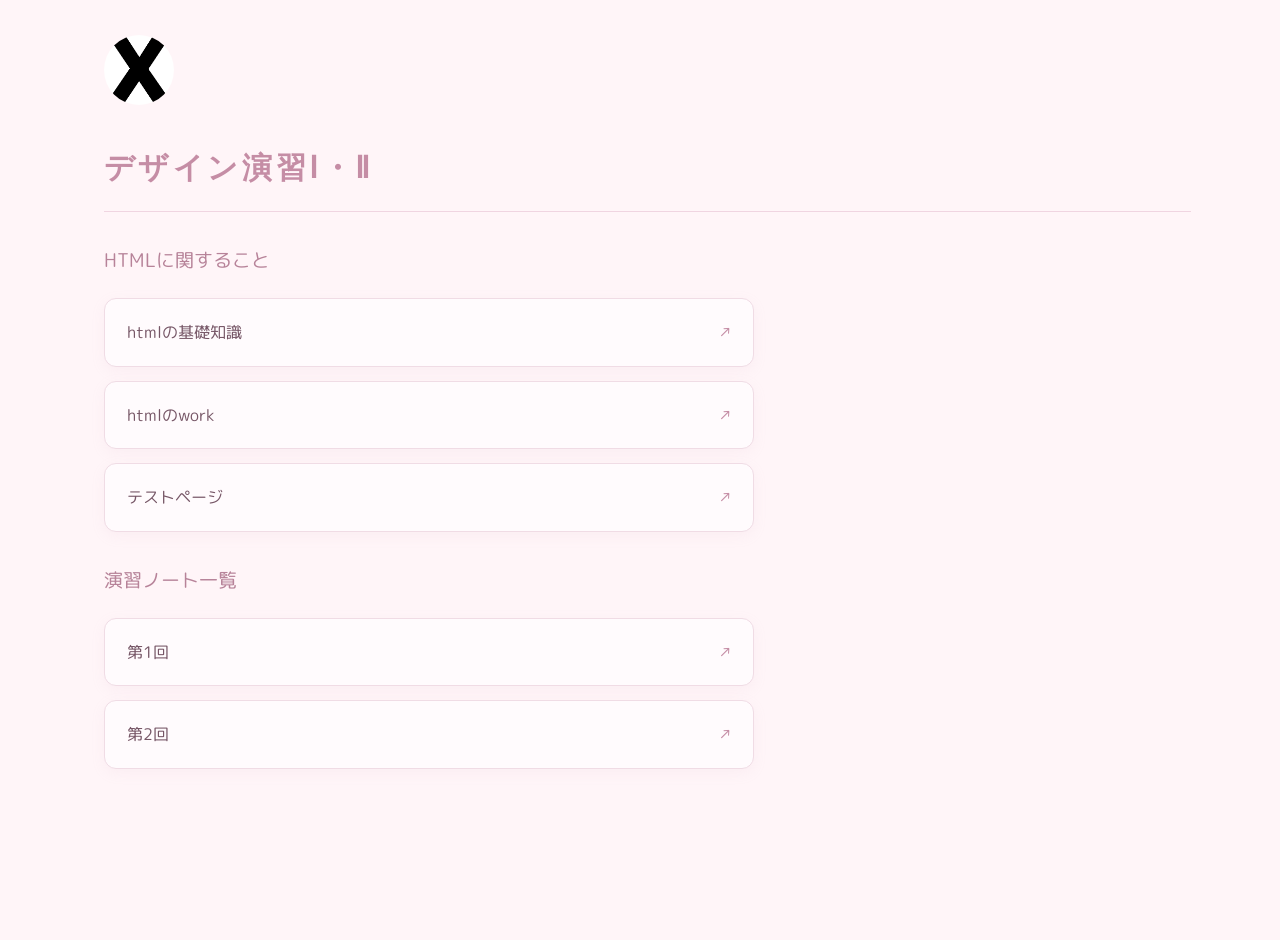
==== de12/index.html @ 96bf8ac4 "de12home変更" ====
<!DOCTYPE html>
<html lang="jp">
<head>
    <meta charset="UTF-8">
    <title>XBP_HPsample</title>
    <link rel="stylesheet" href="./css/style.css">
    <link rel="shortcut icon" href="./images/xbp.ico">
    <link rel="stylesheet" href="./css/de12home.css">
    
</head>
<body>
    <logotohome>
    <a href="../index.html"><img src="./images/0_XBlogo.png" alt=""></a>
    </logotohome>
    <h1>デザイン演習Ⅰ・Ⅱ</h1>
        <h2>HTMLに関すること</h2>
        <ol>
            <li><a href="./hp1.html" target="_blank">htmlの基礎知識</a></li>
            <li><a href="./hp2.html" target="_blank">htmlのwork</a></li>
            <li><a href="./test.html" target="_blank">テストページ</a></li>
        </ol>
        <h2>演習ノート一覧</h2>
        <ol>
             <li><a href="./１.html" target="_blank">第1回</a></li>
             <li><a href="./2.html" target="_blank">第2回</a></li>
        </ol>
        
                



    
<br>
<br>


</body>
</html>
---- de12/css/style.css ----
@charset "utf-8";
/* 冒頭でimport */
@import url('https://fonts.googleapis.com/css?family=Raleway:700&display=swap');
@import url('https://fonts.googleapis.com/css?family=M+PLUS+Rounded+1c:400,700&display=swap&subset=japanese');
/* フォントを指定したいところで */

logo img{
    border-radius: 50%;
    width: 150px;
    height: 150px;
    object-fit: cover; /* 画像のトリミング */
}

logotohome img{
    border-radius: 70%;
    width: 70px;
    height: 70px;
    object-fit: cover; /* 画像のトリミング */
}



/* ========== common ========== */
html, body {
	font-size: 16px;
	font-family: sans-serif;
	color: #393939;
    margin-left: 15px;
    margin-bottom: 40px;
	background: #f5f5f5;
}
h1{
    text-indent: 0em;
}
h2{
    margin-left: 0em;
    margin-top: 1em;
}
h3{
    margin-left: 0em;
}
div{
    margin-top: 1em;
    margin-left: 1em;
}
p{
    margin-left: 1em;
}
span.blackback{
    text-indent: 3em;
    background: #393939;
    color: #f5f5f5;
}
---- de12/css/de12home.css ----
/* ===== おしゃれなポートフォリオデザイン ===== */

html {
    scroll-behavior: smooth;
}

body {
    margin: 0;
    padding: 35px 7%;
    background: #faf7f2;
    color: #5d5148;
    font-family: "M PLUS Rounded 1c", sans-serif;
    line-height: 1.9;
}

/* ロゴ */
logotohome {
    display: block;
    margin-bottom: 25px;
}

logotohome img {
    transition: 0.3s;
}

logotohome img:hover {
    transform: rotate(-5deg) scale(1.08);
}

/* メインタイトル */
h1 {
    font-family: "Raleway", sans-serif;
    font-size: 30px;
    letter-spacing: 0.12em;
    color: #a78577;
    margin: 15px 0 5px;
    padding-bottom: 15px;
    border-bottom: 1px solid #e6d7cb;
}

/* サブタイトル */
h2 {
    font-size: 19px;
    font-weight: normal;
    color: #907568;
    margin: 30px 0 20px;
}

/* 課題一覧 */
ol {
    list-style: none;
    padding: 0;
    margin: 20px 0;
    max-width: 650px;
    counter-reset: project;
}

ol li {
    counter-increment: project;
    margin: 14px 0;
}

/* リンクをカード風に */
ol li a {
    display: block;
    position: relative;
    padding: 18px 48px 18px 22px;
    background: #fffdf9;
    border: 1px solid #eaded3;
    border-radius: 12px;
    color: #705c50;
    text-decoration: none;
    box-shadow: 0 3px 10px #7d62500a;
    transition: all 0.25s ease;
}

/* カード右側の矢印 */
ol li a::after {
    content: "↗";
    position: absolute;
    right: 20px;
    color: #b99587;
    transition: transform 0.25s;
}

/* マウスを乗せたとき */
ol li a:hover {
    background: #f1e4de;
    border-color: #d9bdb2;
    transform: translateY(-3px);
    box-shadow: 0 8px 18px #7d625015;
}

ol li a:hover::after {
    transform: translate(3px, -3px);
}

/* スマホ対応 */
@media (max-width: 600px) {
    body {
        padding: 25px 6%;
    }

    h1 {
        font-size: 42px;
    }

    ol li a {
        padding: 15px 40px 15px 16px;
    }
}

/* ページの高さを画面いっぱいにする */
html {
    min-height: 100%;
    background-color: #faf7f2;
}

body {
    min-height: 100vh;
    box-sizing: border-box;
    background-color: #faf7f2;
}

/* ===== パステルピンクに色だけ変更 ===== */

html,
body {
    background-color: #FFF5F8;
    color: #6F5360;
}

/* XBPのタイトル */
h1 {
    color: #C58DA5;
    border-bottom-color: #F0D5E1;
}

/* ポートフォリオ一覧の見出し */
h2 {
    color: #B78399;
}

/* リンクのカード */
ol li a {
    background-color: #FFFBFD;
    border-color: #F0DCE5;
    color: #765666;
    box-shadow: 0 4px 14px #D9A9BD18;
}

/* カーソルを合わせたとき */
ol li a:hover {
    background-color: #FCE8F0;
    border-color: #E8BED0;
    box-shadow: 0 8px 20px #D9A9BD30;
}

/* カード右側の矢印 */
ol li a::after {
    color: #C58DA5;
}

/* 下の飾り文字を使っている場合 */
body::after {
    color: #C58DA5;
    border-top-color: #F0DCE5;
}
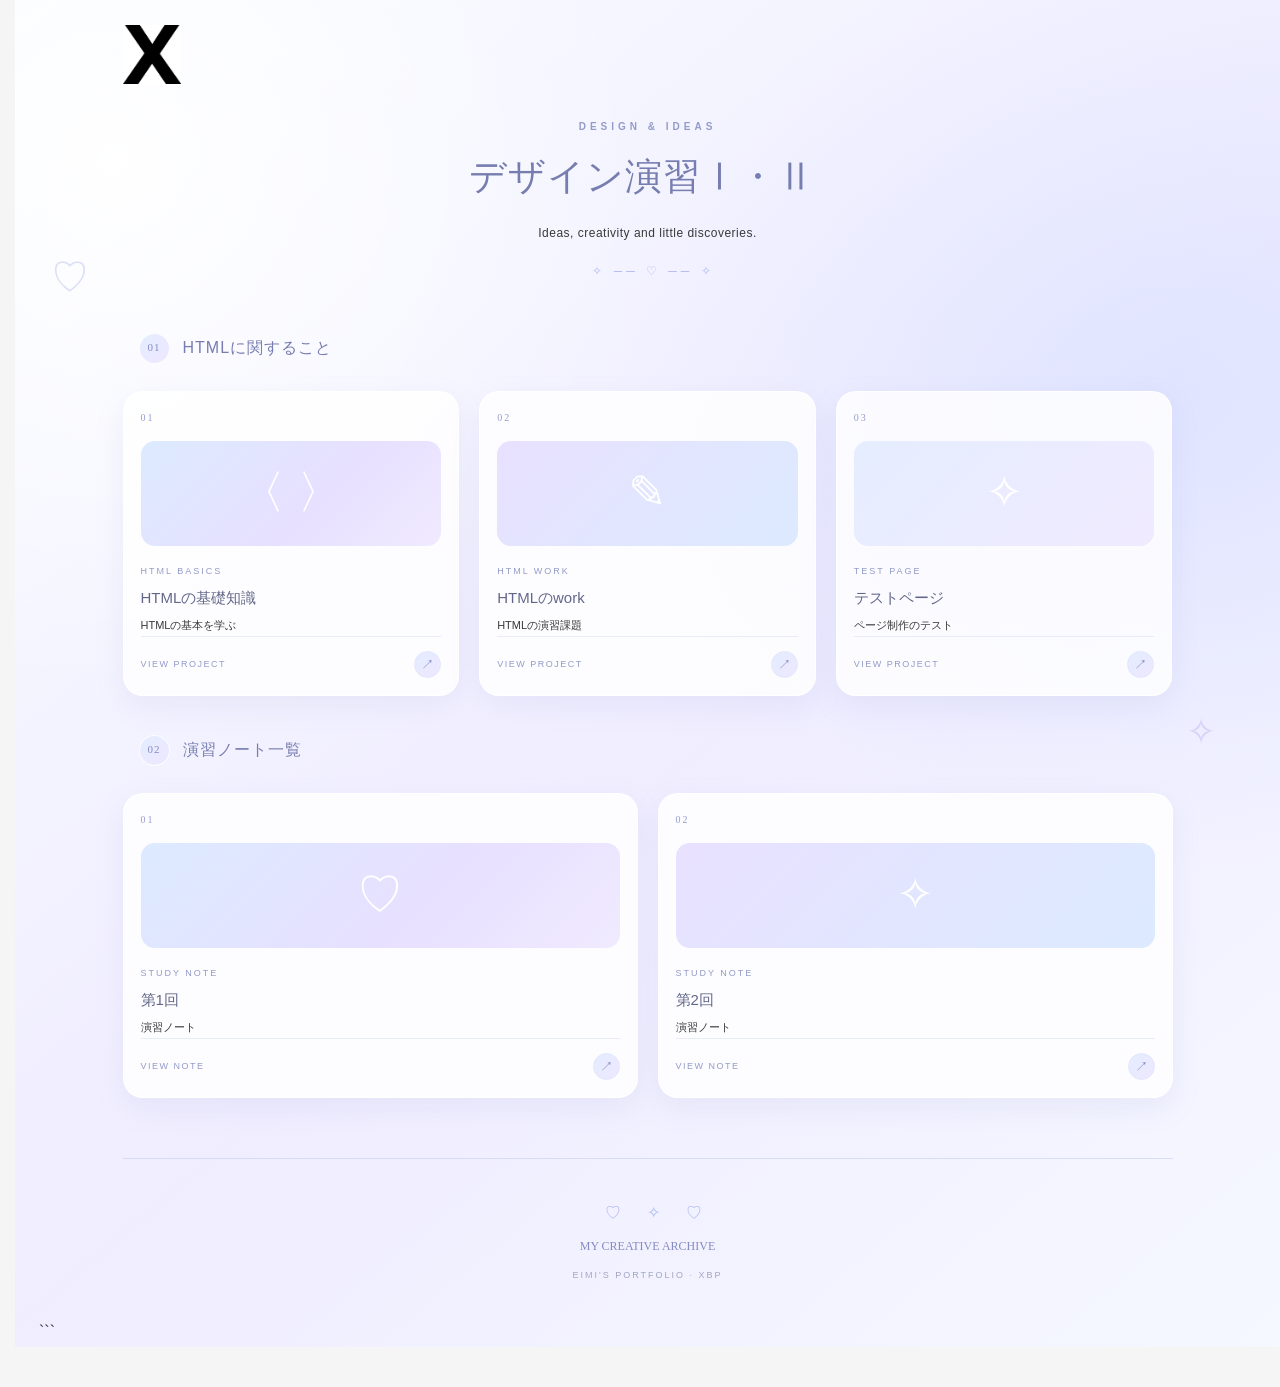
==== commit a55720d1: "de12homecsspurplr" ====
--- a/de12/index.html
+++ b/de12/index.html
@@ -1,38 +1,137 @@
+
 <!DOCTYPE html>
-<html lang="jp">
+<html lang="ja">
 <head>
     <meta charset="UTF-8">
-    <title>XBP_HPsample</title>
+    <meta name="viewport" content="width=device-width, initial-scale=1.0">
+
+    <title>デザイン演習Ⅰ・Ⅱ | Eimi's Portfolio</title>
+
+    <link rel="shortcut icon" href="./images/xbp.ico">
     <link rel="stylesheet" href="./css/style.css">
-    <link rel="shortcut icon" href="./images/xbp.ico">
-    <link rel="stylesheet" href="./css/de12home.css">
-    
+    <link rel="stylesheet" href="./css/home-girly.css">
 </head>
+
 <body>
-    <logotohome>
-    <a href="../index.html"><img src="./images/0_XBlogo.png" alt=""></a>
-    </logotohome>
-    <h1>デザイン演習Ⅰ・Ⅱ</h1>
-        <h2>HTMLに関すること</h2>
-        <ol>
-            <li><a href="./hp1.html" target="_blank">htmlの基礎知識</a></li>
-            <li><a href="./hp2.html" target="_blank">htmlのwork</a></li>
-            <li><a href="./test.html" target="_blank">テストページ</a></li>
-        </ol>
-        <h2>演習ノート一覧</h2>
-        <ol>
-             <li><a href="./１.html" target="_blank">第1回</a></li>
-             <li><a href="./2.html" target="_blank">第2回</a></li>
-        </ol>
-        
-                
 
+    <!-- ロゴ -->
+    <header class="site-header">
+        <a class="home-logo" href="../index.html" aria-label="ホームへ戻る">
+            <img src="./images/0_XBlogo.png" alt="XBPロゴ">
+        </a>
+    </header>
 
+    <main class="portfolio">
 
-    
-<br>
-<br>
+        <!-- ページタイトル -->
+        <section class="page-intro">
+            <p class="eyebrow">DESIGN & IDEAS</p>
+            <h1>デザイン演習Ⅰ・Ⅱ <span class="title-heart"></span></h1>
+            <p class="intro-text">
+                Ideas, creativity and little discoveries.
+            </p>
+            <div class="sparkle-divider">✧ ── ♡ ── ✧</div>
+        </section>
 
+        <!-- HTMLに関すること -->
+        <section class="work-section">
+            <div class="section-heading">
+                <span class="section-number">01</span>
+                <h2>HTMLに関すること</h2>
+            </div>
+
+            <ol class="card-grid">
+                <li class="work-card">
+                    <a href="./hp1.html" target="_blank" rel="noopener noreferrer">
+                        <span class="card-number">01</span>
+                        <span class="card-icon">〈 〉</span>
+                        <span class="card-category">HTML BASICS</span>
+                        <span class="card-title">HTMLの基礎知識</span>
+                        <span class="card-description">HTMLの基本を学ぶ</span>
+                        <span class="card-footer">
+                            <span>VIEW PROJECT</span>
+                            <span class="card-arrow">↗</span>
+                        </span>
+                    </a>
+                </li>
+
+                <li class="work-card">
+                    <a href="./hp2.html" target="_blank" rel="noopener noreferrer">
+                        <span class="card-number">02</span>
+                        <span class="card-icon">✎</span>
+                        <span class="card-category">HTML WORK</span>
+                        <span class="card-title">HTMLのwork</span>
+                        <span class="card-description">HTMLの演習課題</span>
+                        <span class="card-footer">
+                            <span>VIEW PROJECT</span>
+                            <span class="card-arrow">↗</span>
+                        </span>
+                    </a>
+                </li>
+
+                <li class="work-card">
+                    <a href="./test.html" target="_blank" rel="noopener noreferrer">
+                        <span class="card-number">03</span>
+                        <span class="card-icon">✧</span>
+                        <span class="card-category">TEST PAGE</span>
+                        <span class="card-title">テストページ</span>
+                        <span class="card-description">ページ制作のテスト</span>
+                        <span class="card-footer">
+                            <span>VIEW PROJECT</span>
+                            <span class="card-arrow">↗</span>
+                        </span>
+                    </a>
+                </li>
+            </ol>
+        </section>
+
+        <!-- 演習ノート一覧 -->
+        <section class="work-section notes-section">
+            <div class="section-heading">
+                <span class="section-number">02</span>
+                <h2>演習ノート一覧</h2>
+            </div>
+
+            <ol class="card-grid notes-grid">
+                <li class="work-card">
+                    <a href="./１.html" target="_blank" rel="noopener noreferrer">
+                        <span class="card-number">01</span>
+                        <span class="card-icon">♡</span>
+                        <span class="card-category">STUDY NOTE</span>
+                        <span class="card-title">第1回</span>
+                        <span class="card-description">演習ノート</span>
+                        <span class="card-footer">
+                            <span>VIEW NOTE</span>
+                            <span class="card-arrow">↗</span>
+                        </span>
+                    </a>
+                </li>
+
+                <li class="work-card">
+                    <a href="./2.html" target="_blank" rel="noopener noreferrer">
+                        <span class="card-number">02</span>
+                        <span class="card-icon">✧</span>
+                        <span class="card-category">STUDY NOTE</span>
+                        <span class="card-title">第2回</span>
+                        <span class="card-description">演習ノート</span>
+                        <span class="card-footer">
+                            <span>VIEW NOTE</span>
+                            <span class="card-arrow">↗</span>
+                        </span>
+                    </a>
+                </li>
+            </ol>
+        </section>
+
+        <!-- フッター -->
+        <footer class="site-footer">
+            <div class="footer-decoration">♡　✧　♡</div>
+            <p>MY CREATIVE ARCHIVE</p>
+            <span>EIMI'S PORTFOLIO · XBP</span>
+        </footer>
+
+    </main>
 
 </body>
 </html>
+```
--- a/de12/css/home-girly.css
+++ b/de12/css/home-girly.css
@@ -0,0 +1,533 @@
+```css
+/* ==========================================
+   KOREAN PINK × GIRLY
+   Soft, dreamy & animated portfolio
+========================================== */
+
+:root {
+    --blue: #dceaff;
+    --blue-light: #f0f6ff;
+    --lavender: #e8e1ff;
+    --lavender-dark: #aab8ed;
+    --text: #626789;
+    --muted: #9298b8;
+    --line: #e4e8f8;
+    --white: #ffffff;
+}
+
+/* 基本設定 */
+* {
+    box-sizing: border-box;
+}
+
+html {
+    min-height: 100%;
+    scroll-behavior: smooth;
+}
+
+body {
+    min-height: 100vh;
+    margin: 0;
+    padding: 25px 24px 0;
+    color: var(--text);
+    font-family: "Hiragino Kaku Gothic ProN", "Yu Gothic", sans-serif;
+    line-height: 1.8;
+    background:
+        radial-gradient(ellipse at 8% 12%, rgba(255,255,255,.95), transparent 32%),
+        radial-gradient(ellipse at 92% 30%, rgba(210,220,255,.55), transparent 35%),
+        linear-gradient(140deg, #f8fbff, #f0edff 55%, #f5f8ff);
+    overflow-x: hidden;
+}
+
+/* 背景の飾り */
+body::before,
+body::after {
+    position: fixed;
+    z-index: 0;
+    pointer-events: none;
+    color: rgba(157,170,225,.35);
+    animation: floatSoft 6s ease-in-out infinite;
+}
+
+body::before {
+    content: "♡";
+    top: 27%;
+    left: 4%;
+    font-size: 38px;
+}
+
+body::after {
+    content: "✧";
+    right: 5%;
+    bottom: 15%;
+    color: rgba(190,181,238,.48);
+    font-size: 36px;
+    animation-delay: -3s;
+}
+
+/* ヘッダー・ロゴ */
+.site-header {
+    position: relative;
+    z-index: 1;
+    width: min(100%, 1050px);
+    margin: 0 auto;
+}
+
+.home-logo {
+    display: inline-flex;
+    align-items: center;
+}
+
+.home-logo img {
+    display: block;
+    width: 58px;
+    height: auto;
+    transition: transform .3s ease, filter .3s ease;
+}
+
+.home-logo:hover img {
+    transform: rotate(-6deg) scale(1.05);
+    filter: drop-shadow(0 5px 8px rgba(170,184,237,.4));
+}
+
+/* ページ全体 */
+.portfolio {
+    position: relative;
+    z-index: 1;
+    width: min(100%, 1050px);
+    margin: 0 auto;
+}
+
+/* タイトル */
+.page-intro {
+    padding: 24px 0 34px;
+    text-align: center;
+    animation: fadeUp .8s ease both;
+}
+
+.eyebrow {
+    margin: 0 0 8px;
+    color: #939bc9;
+    font-size: 10px;
+    font-weight: 600;
+    letter-spacing: 4px;
+}
+
+h1 {
+    margin: 0;
+    color: #777eaf;
+    font-family: Georgia, "Yu Mincho", serif;
+    font-size: clamp(27px, 4vw, 37px);
+    font-weight: normal;
+    letter-spacing: 1px;
+}
+
+.title-heart {
+    display: inline-block;
+    color: #aab8ed;
+    animation: heartFloat 3s ease-in-out infinite;
+}
+
+.intro-text {
+    margin: 12px 0 0;
+    color: var(--muted);
+    font-size: 12px;
+    letter-spacing: .5px;
+}
+
+.sparkle-divider {
+    margin-top: 17px;
+    color: #aab8ed;
+    font-size: 12px;
+    letter-spacing: 4px;
+}
+
+/* セクション */
+.work-section {
+    margin-top: 12px;
+}
+
+.section-heading {
+    display: flex;
+    align-items: center;
+    gap: 13px;
+    margin-bottom: 17px;
+    padding-bottom: 10px;
+    border-bottom: 1px solid var(--line);
+}
+
+.section-number {
+    display: inline-flex;
+    align-items: center;
+    justify-content: center;
+    width: 31px;
+    height: 31px;
+    flex: 0 0 31px;
+    color: #858bc4;
+    font-family: Georgia, serif;
+    font-size: 11px;
+    letter-spacing: 1px;
+    background: linear-gradient(135deg, #e4edff, #eee7ff);
+    border: 1px solid rgba(255,255,255,.9);
+    border-radius: 50%;
+}
+
+h2 {
+    margin: 0;
+    color: #777eaf;
+    font-size: 16px;
+    font-weight: 500;
+    letter-spacing: 1px;
+}
+
+/* カード一覧 */
+.card-grid {
+    display: grid;
+    grid-template-columns: repeat(3, minmax(0, 1fr));
+    gap: 20px;
+    margin: 0;
+    padding: 0;
+    list-style: none;
+}
+
+/* カード */
+.work-card {
+    min-width: 0;
+    margin: 0;
+    padding: 0;
+    animation: cardAppear .7s ease both;
+}
+
+.work-card:nth-child(2) {
+    animation-delay: .1s;
+}
+
+.work-card:nth-child(3) {
+    animation-delay: .2s;
+}
+
+.work-card a {
+    position: relative;
+    display: flex;
+    flex-direction: column;
+    min-height: 270px;
+    height: 100%;
+    padding: 17px;
+    color: var(--text);
+    text-decoration: none;
+    background: rgba(255,255,255,.82);
+    border: 1px solid rgba(255,255,255,.98);
+    border-radius: 20px;
+    box-shadow: 0 10px 28px rgba(143,157,208,.13);
+    transition:
+        transform .3s ease,
+        box-shadow .3s ease,
+        border-color .3s ease;
+    overflow: hidden;
+}
+
+/* 卡片上方的编号 */
+.card-number {
+    align-self: flex-start;
+    color: #969dcc;
+    font-family: Georgia, serif;
+    font-size: 10px;
+    letter-spacing: 2px;
+}
+
+/* 卡片内的装饰图案 */
+.card-icon {
+    display: flex;
+    align-items: center;
+    justify-content: center;
+    min-height: 105px;
+    margin: 14px 0 17px;
+    color: #ffffff;
+    font-family: Georgia, serif;
+    font-size: 46px;
+    background: linear-gradient(135deg, #dceaff, #e7e0ff 58%, #f0eaff);
+    border-radius: 14px;
+    transition: transform .4s ease;
+}
+
+.work-card:nth-child(2) .card-icon {
+    background: linear-gradient(135deg, #e8e1ff, #dceaff);
+}
+
+.work-card:nth-child(3) .card-icon {
+    background: linear-gradient(135deg, #e5edff, #f0eaff);
+}
+
+.card-category {
+    margin-bottom: 5px;
+    color: #929ac8;
+    font-size: 9px;
+    letter-spacing: 2px;
+}
+
+.card-title {
+    color: #626789;
+    font-size: 15px;
+    font-weight: 500;
+    overflow-wrap: anywhere;
+}
+
+.card-description {
+    margin-top: 5px;
+    color: var(--muted);
+    font-size: 11px;
+}
+
+/* 卡片下方 */
+.card-footer {
+    display: flex;
+    align-items: center;
+    justify-content: space-between;
+    gap: 8px;
+    margin-top: auto;
+    padding-top: 14px;
+    color: #929ac8;
+    font-size: 9px;
+    letter-spacing: 1.5px;
+    border-top: 1px solid #e8ebf8;
+}
+
+.card-arrow {
+    display: inline-flex;
+    align-items: center;
+    justify-content: center;
+    width: 27px;
+    height: 27px;
+    flex: 0 0 27px;
+    color: #858bc4;
+    font-size: 13px;
+    letter-spacing: 0;
+    background: linear-gradient(135deg, #e4edff, #eee7ff);
+    border: 1px solid #e0e6fa;
+    border-radius: 50%;
+    transition: transform .3s ease, color .3s ease, background .3s ease;
+}
+
+/* マウスを乗せたとき */
+.work-card a:hover {
+    transform: translateY(-5px);
+    border-color: #ffffff;
+    box-shadow:
+        0 16px 34px rgba(143,157,208,.2),
+        0 0 18px rgba(206,215,255,.28);
+}
+
+.work-card a:hover .card-icon {
+    transform: scale(1.025);
+}
+
+.work-card a:hover .card-arrow {
+    transform: rotate(45deg);
+    color: #ffffff;
+    background: linear-gradient(135deg, #aebdec, #c2b7ef);
+}
+
+/* 演習ノート */
+.notes-section {
+    margin-top: 39px;
+}
+
+.notes-grid {
+    grid-template-columns: repeat(2, minmax(0, 1fr));
+}
+
+.notes-grid .work-card a {
+    min-height: 225px;
+}
+
+/* フッター */
+.site-footer {
+    margin-top: 60px;
+    padding: 24px 0 30px;
+    text-align: center;
+    border-top: 1px solid rgba(174,187,232,.4);
+}
+
+.footer-decoration {
+    color: #aab8ed;
+    font-size: 16px;
+    letter-spacing: 5px;
+}
+
+.site-footer p {
+    margin: 8px 0 2px;
+    color: #858bc4;
+    font-family: Georgia, serif;
+    font-size: 12px;
+}
+
+.site-footer span {
+    color: #a0a5c2;
+    font-size: 9px;
+    letter-spacing: 2px;
+}
+
+/* アニメーション */
+@keyframes fadeUp {
+    from {
+        opacity: 0;
+        transform: translateY(12px);
+    }
+    to {
+        opacity: 1;
+        transform: translateY(0);
+    }
+}
+
+@keyframes cardAppear {
+    from {
+        opacity: 0;
+        transform: translateY(14px);
+    }
+    to {
+        opacity: 1;
+        transform: translateY(0);
+    }
+}
+
+@keyframes floatSoft {
+    0%, 100% {
+        transform: translateY(0) rotate(-5deg);
+        opacity: .45;
+    }
+    50% {
+        transform: translateY(-12px) rotate(8deg);
+        opacity: .85;
+    }
+}
+
+@keyframes heartFloat {
+    0%, 100% {
+        transform: translateY(0);
+    }
+    50% {
+        transform: translateY(-4px);
+    }
+}
+
+/* タブレット */
+@media (max-width: 760px) {
+    body {
+        padding: 20px 18px 0;
+    }
+
+    .card-grid {
+        grid-template-columns: repeat(2, minmax(0, 1fr));
+        gap: 15px;
+    }
+
+    .work-card a {
+        min-height: 245px;
+        padding: 14px;
+    }
+
+    .card-icon {
+        min-height: 90px;
+        font-size: 40px;
+    }
+
+    .notes-grid .work-card a {
+        min-height: 205px;
+    }
+}
+
+/* スマートフォン */
+@media (max-width: 520px) {
+    body {
+        padding: 17px 15px 0;
+    }
+
+    .home-logo img {
+        width: 49px;
+    }
+
+    .page-intro {
+        padding: 22px 0 28px;
+    }
+
+    h1 {
+        font-size: 25px;
+    }
+
+    .intro-text {
+        font-size: 11px;
+    }
+
+    .section-heading {
+        gap: 10px;
+    }
+
+    h2 {
+        font-size: 14px;
+    }
+
+    .section-number {
+        width: 28px;
+        height: 28px;
+        flex-basis: 28px;
+    }
+
+    .card-grid,
+    .notes-grid {
+        grid-template-columns: minmax(0, 1fr);
+        gap: 12px;
+    }
+
+    .work-card a,
+    .notes-grid .work-card a {
+        min-height: 0;
+        padding: 13px;
+        border-radius: 16px;
+    }
+
+    .card-icon {
+        min-height: 78px;
+        margin: 10px 0 12px;
+        font-size: 34px;
+    }
+
+    .card-title {
+        font-size: 14px;
+    }
+
+    .card-footer {
+        margin-top: 13px;
+        padding-top: 10px;
+    }
+
+    .notes-section {
+        margin-top: 30px;
+    }
+
+    .site-footer {
+        margin-top: 40px;
+    }
+
+    body::before {
+        left: 1%;
+        font-size: 27px;
+    }
+
+    body::after {
+        right: 2%;
+        font-size: 28px;
+    }
+}
+
+/* 動きを控えたい環境への配慮 */
+@media (prefers-reduced-motion: reduce) {
+    *,
+    *::before,
+    *::after {
+        animation-duration: .01ms !important;
+        animation-iteration-count: 1 !important;
+        scroll-behavior: auto !important;
+        transition-duration: .01ms !important;
+    }
+}
+```
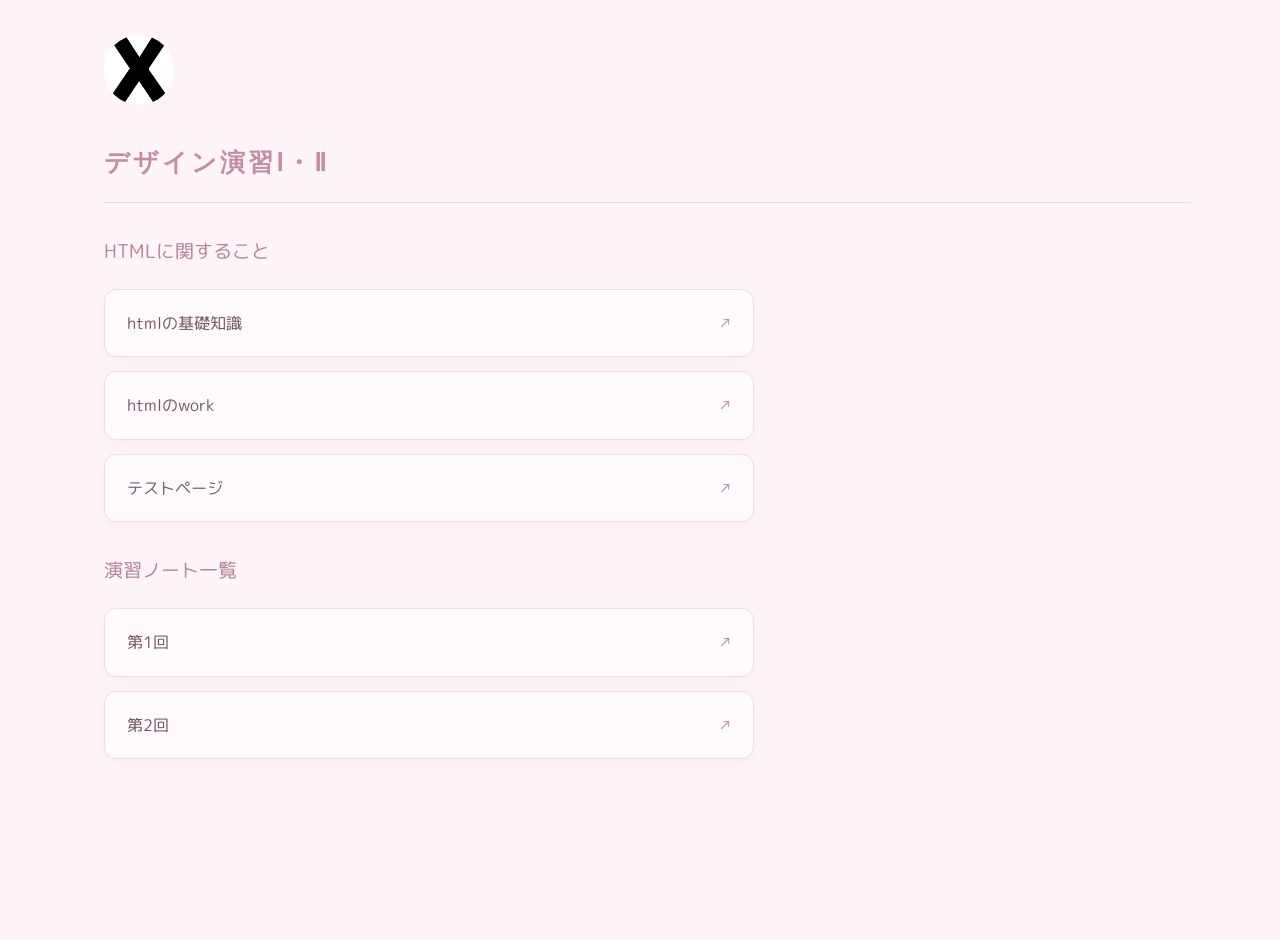
==== commit 8f9888a8: "de12return" ====
--- a/de12/index.html
+++ b/de12/index.html
@@ -1,137 +1,38 @@
-
 <!DOCTYPE html>
-<html lang="ja">
+<html lang="jp">
 <head>
     <meta charset="UTF-8">
-    <meta name="viewport" content="width=device-width, initial-scale=1.0">
+    <title>XBP_HPsample</title>
+    <link rel="stylesheet" href="./css/style.css">
+    <link rel="shortcut icon" href="./images/xbp.ico">
+    <link rel="stylesheet" href="./css/de12home.css">
+    
+</head>
+<body>
+    <logotohome>
+    <a href="../index.html"><img src="./images/0_XBlogo.png" alt=""></a>
+    </logotohome>
+    <h1>デザイン演習Ⅰ・Ⅱ</h1>
+        <h2>HTMLに関すること</h2>
+        <ol>
+            <li><a href="./hp1.html" target="_blank">htmlの基礎知識</a></li>
+            <li><a href="./hp2.html" target="_blank">htmlのwork</a></li>
+            <li><a href="./test.html" target="_blank">テストページ</a></li>
+        </ol>
+        <h2>演習ノート一覧</h2>
+        <ol>
+             <li><a href="./１.html" target="_blank">第1回</a></li>
+             <li><a href="./2.html" target="_blank">第2回</a></li>
+        </ol>
+        
+                
 
-    <title>デザイン演習Ⅰ・Ⅱ | Eimi's Portfolio</title>
 
-    <link rel="shortcut icon" href="./images/xbp.ico">
-    <link rel="stylesheet" href="./css/style.css">
-    <link rel="stylesheet" href="./css/home-girly.css">
-</head>
 
-<body>
+    
+<br>
+<br>
 
-    <!-- ロゴ -->
-    <header class="site-header">
-        <a class="home-logo" href="../index.html" aria-label="ホームへ戻る">
-            <img src="./images/0_XBlogo.png" alt="XBPロゴ">
-        </a>
-    </header>
-
-    <main class="portfolio">
-
-        <!-- ページタイトル -->
-        <section class="page-intro">
-            <p class="eyebrow">DESIGN & IDEAS</p>
-            <h1>デザイン演習Ⅰ・Ⅱ <span class="title-heart"></span></h1>
-            <p class="intro-text">
-                Ideas, creativity and little discoveries.
-            </p>
-            <div class="sparkle-divider">✧ ── ♡ ── ✧</div>
-        </section>
-
-        <!-- HTMLに関すること -->
-        <section class="work-section">
-            <div class="section-heading">
-                <span class="section-number">01</span>
-                <h2>HTMLに関すること</h2>
-            </div>
-
-            <ol class="card-grid">
-                <li class="work-card">
-                    <a href="./hp1.html" target="_blank" rel="noopener noreferrer">
-                        <span class="card-number">01</span>
-                        <span class="card-icon">〈 〉</span>
-                        <span class="card-category">HTML BASICS</span>
-                        <span class="card-title">HTMLの基礎知識</span>
-                        <span class="card-description">HTMLの基本を学ぶ</span>
-                        <span class="card-footer">
-                            <span>VIEW PROJECT</span>
-                            <span class="card-arrow">↗</span>
-                        </span>
-                    </a>
-                </li>
-
-                <li class="work-card">
-                    <a href="./hp2.html" target="_blank" rel="noopener noreferrer">
-                        <span class="card-number">02</span>
-                        <span class="card-icon">✎</span>
-                        <span class="card-category">HTML WORK</span>
-                        <span class="card-title">HTMLのwork</span>
-                        <span class="card-description">HTMLの演習課題</span>
-                        <span class="card-footer">
-                            <span>VIEW PROJECT</span>
-                            <span class="card-arrow">↗</span>
-                        </span>
-                    </a>
-                </li>
-
-                <li class="work-card">
-                    <a href="./test.html" target="_blank" rel="noopener noreferrer">
-                        <span class="card-number">03</span>
-                        <span class="card-icon">✧</span>
-                        <span class="card-category">TEST PAGE</span>
-                        <span class="card-title">テストページ</span>
-                        <span class="card-description">ページ制作のテスト</span>
-                        <span class="card-footer">
-                            <span>VIEW PROJECT</span>
-                            <span class="card-arrow">↗</span>
-                        </span>
-                    </a>
-                </li>
-            </ol>
-        </section>
-
-        <!-- 演習ノート一覧 -->
-        <section class="work-section notes-section">
-            <div class="section-heading">
-                <span class="section-number">02</span>
-                <h2>演習ノート一覧</h2>
-            </div>
-
-            <ol class="card-grid notes-grid">
-                <li class="work-card">
-                    <a href="./１.html" target="_blank" rel="noopener noreferrer">
-                        <span class="card-number">01</span>
-                        <span class="card-icon">♡</span>
-                        <span class="card-category">STUDY NOTE</span>
-                        <span class="card-title">第1回</span>
-                        <span class="card-description">演習ノート</span>
-                        <span class="card-footer">
-                            <span>VIEW NOTE</span>
-                            <span class="card-arrow">↗</span>
-                        </span>
-                    </a>
-                </li>
-
-                <li class="work-card">
-                    <a href="./2.html" target="_blank" rel="noopener noreferrer">
-                        <span class="card-number">02</span>
-                        <span class="card-icon">✧</span>
-                        <span class="card-category">STUDY NOTE</span>
-                        <span class="card-title">第2回</span>
-                        <span class="card-description">演習ノート</span>
-                        <span class="card-footer">
-                            <span>VIEW NOTE</span>
-                            <span class="card-arrow">↗</span>
-                        </span>
-                    </a>
-                </li>
-            </ol>
-        </section>
-
-        <!-- フッター -->
-        <footer class="site-footer">
-            <div class="footer-decoration">♡　✧　♡</div>
-            <p>MY CREATIVE ARCHIVE</p>
-            <span>EIMI'S PORTFOLIO · XBP</span>
-        </footer>
-
-    </main>
 
 </body>
 </html>
-```
--- a/de12/css/de12home.css
+++ b/de12/css/de12home.css
@@ -0,0 +1,168 @@
+/* ===== おしゃれなポートフォリオデザイン ===== */
+
+html {
+    scroll-behavior: smooth;
+}
+
+body {
+    margin: 0;
+    padding: 35px 7%;
+    background: #faf7f2;
+    color: #5d5148;
+    font-family: "M PLUS Rounded 1c", sans-serif;
+    line-height: 1.9;
+}
+
+/* ロゴ */
+logotohome {
+    display: block;
+    margin-bottom: 25px;
+}
+
+logotohome img {
+    transition: 0.3s;
+}
+
+logotohome img:hover {
+    transform: rotate(-5deg) scale(1.08);
+}
+
+/* メインタイトル */
+h1 {
+    font-family: "Raleway", sans-serif;
+    font-size: 25px;
+    letter-spacing: 0.12em;
+    color: #a78577;
+    margin: 15px 0 5px;
+    padding-bottom: 15px;
+    border-bottom: 1px solid #e6d7cb;
+}
+
+/* サブタイトル */
+h2 {
+    font-size: 19px;
+    font-weight: normal;
+    color: #907568;
+    margin: 30px 0 20px;
+}
+
+/* 課題一覧 */
+ol {
+    list-style: none;
+    padding: 0;
+    margin: 20px 0;
+    max-width: 650px;
+    counter-reset: project;
+}
+
+ol li {
+    counter-increment: project;
+    margin: 14px 0;
+}
+
+/* リンクをカード風に */
+ol li a {
+    display: block;
+    position: relative;
+    padding: 18px 48px 18px 22px;
+    background: #fffdf9;
+    border: 1px solid #eaded3;
+    border-radius: 12px;
+    color: #705c50;
+    text-decoration: none;
+    box-shadow: 0 3px 10px #7d62500a;
+    transition: all 0.25s ease;
+}
+
+/* カード右側の矢印 */
+ol li a::after {
+    content: "↗";
+    position: absolute;
+    right: 20px;
+    color: #b99587;
+    transition: transform 0.25s;
+}
+
+/* マウスを乗せたとき */
+ol li a:hover {
+    background: #f1e4de;
+    border-color: #d9bdb2;
+    transform: translateY(-3px);
+    box-shadow: 0 8px 18px #7d625015;
+}
+
+ol li a:hover::after {
+    transform: translate(3px, -3px);
+}
+
+/* スマホ対応 */
+@media (max-width: 600px) {
+    body {
+        padding: 25px 6%;
+    }
+
+    h1 {
+        font-size: 42px;
+    }
+
+    ol li a {
+        padding: 15px 40px 15px 16px;
+    }
+}
+
+/* ページの高さを画面いっぱいにする */
+html {
+    min-height: 100%;
+    background-color: #faf7f2;
+}
+
+body {
+    min-height: 100vh;
+    box-sizing: border-box;
+    background-color: #faf7f2;
+}
+
+/* ===== パステルピンクに色だけ変更 ===== */
+
+html,
+body {
+    background-color: #FFF5F8;
+    color: #6F5360;
+}
+
+/* XBPのタイトル */
+h1 {
+    color: #C58DA5;
+    border-bottom-color: #F0D5E1;
+}
+
+/* ポートフォリオ一覧の見出し */
+h2 {
+    color: #B78399;
+}
+
+/* リンクのカード */
+ol li a {
+    background-color: #FFFBFD;
+    border-color: #F0DCE5;
+    color: #765666;
+    box-shadow: 0 4px 14px #D9A9BD18;
+}
+
+/* カーソルを合わせたとき */
+ol li a:hover {
+    background-color: #FCE8F0;
+    border-color: #E8BED0;
+    box-shadow: 0 8px 20px #D9A9BD30;
+}
+
+/* カード右側の矢印 */
+ol li a::after {
+    color: #C58DA5;
+}
+
+/* 下の飾り文字を使っている場合 */
+body::after {
+    color: #C58DA5;
+    border-top-color: #F0DCE5;
+}
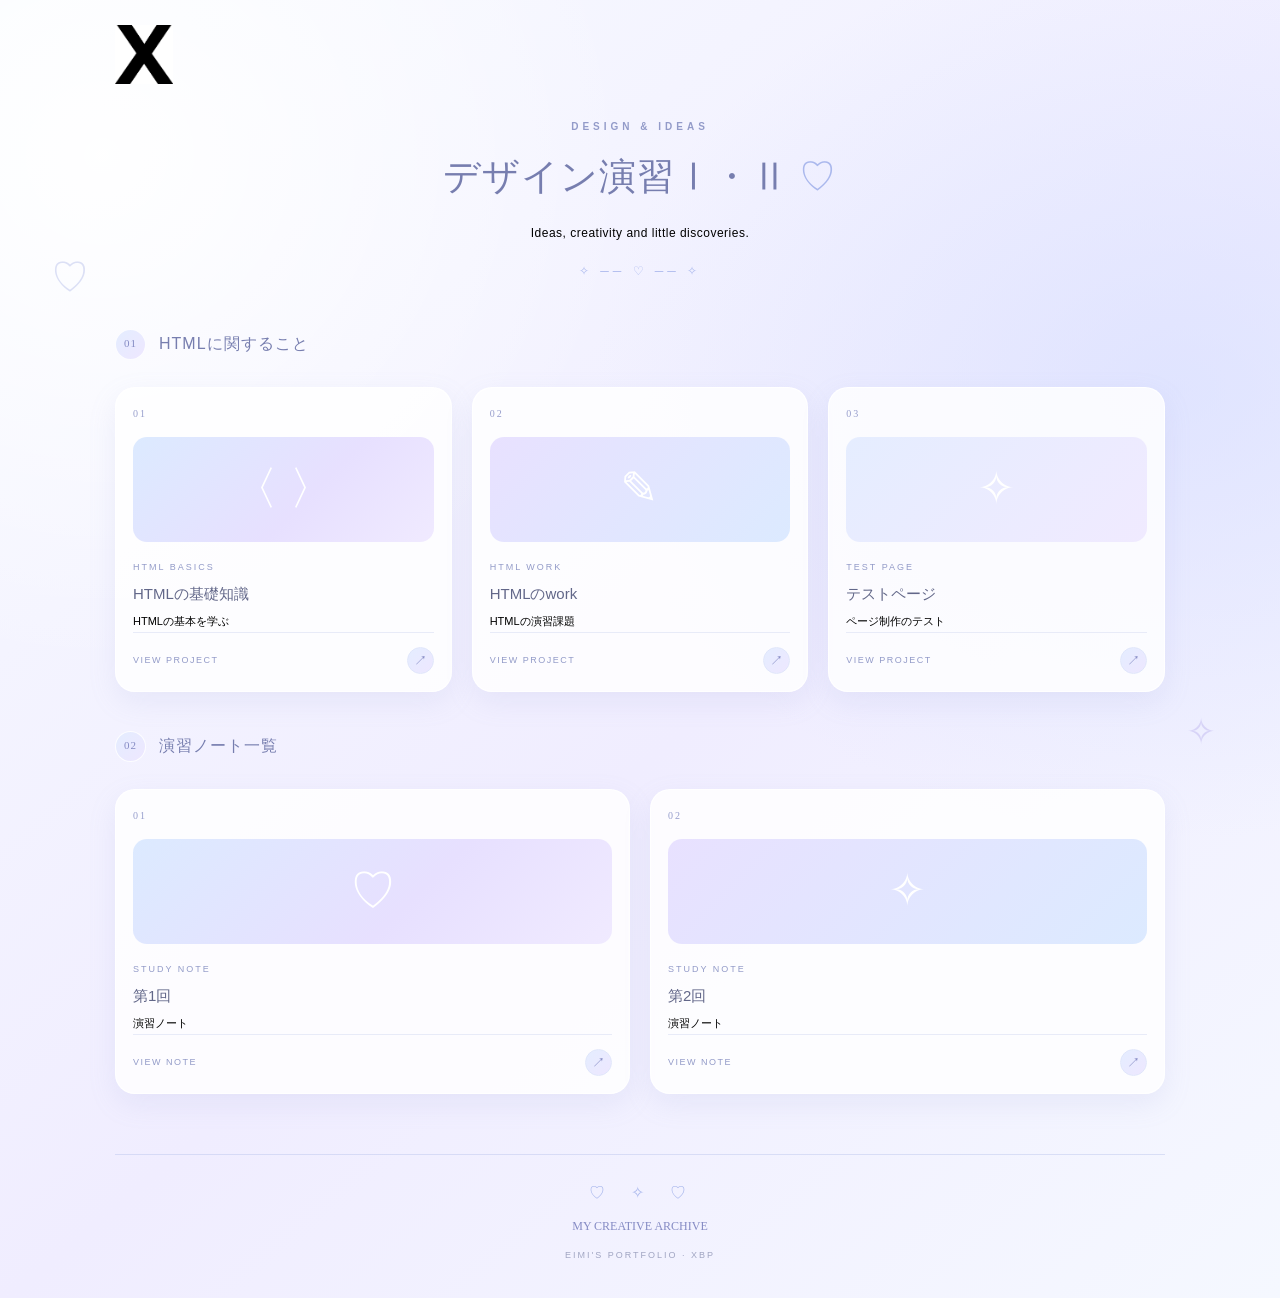
==== commit fe491343: "de12home" ====
--- a/de12/index.html
+++ b/de12/index.html
@@ -1,38 +1,135 @@
+
 <!DOCTYPE html>
-<html lang="jp">
+<html lang="ja">
 <head>
     <meta charset="UTF-8">
-    <title>XBP_HPsample</title>
-    <link rel="stylesheet" href="./css/style.css">
+    <meta name="viewport" content="width=device-width, initial-scale=1.0">
+
+    <title>デザイン演習Ⅰ・Ⅱ | Eimi's Portfolio</title>
+
     <link rel="shortcut icon" href="./images/xbp.ico">
-    <link rel="stylesheet" href="./css/de12home.css">
-    
+    <link rel="stylesheet" href="./css/home-girly.css">
 </head>
+
 <body>
-    <logotohome>
-    <a href="../index.html"><img src="./images/0_XBlogo.png" alt=""></a>
-    </logotohome>
-    <h1>デザイン演習Ⅰ・Ⅱ</h1>
-        <h2>HTMLに関すること</h2>
-        <ol>
-            <li><a href="./hp1.html" target="_blank">htmlの基礎知識</a></li>
-            <li><a href="./hp2.html" target="_blank">htmlのwork</a></li>
-            <li><a href="./test.html" target="_blank">テストページ</a></li>
-        </ol>
-        <h2>演習ノート一覧</h2>
-        <ol>
-             <li><a href="./１.html" target="_blank">第1回</a></li>
-             <li><a href="./2.html" target="_blank">第2回</a></li>
-        </ol>
-        
-                
 
+    <!-- ロゴ -->
+    <header class="site-header">
+        <a class="home-logo" href="../index.html" aria-label="ホームへ戻る">
+            <img src="./images/0_XBlogo.png" alt="XBPロゴ">
+        </a>
+    </header>
 
+    <main class="portfolio">
 
-    
-<br>
-<br>
+        <!-- ページタイトル -->
+        <section class="page-intro">
+            <p class="eyebrow">DESIGN & IDEAS</p>
+            <h1>デザイン演習Ⅰ・Ⅱ <span class="title-heart">♡</span></h1>
+            <p class="intro-text">
+                Ideas, creativity and little discoveries.
+            </p>
+            <div class="sparkle-divider">✧ ── ♡ ── ✧</div>
+        </section>
 
+        <!-- HTMLに関すること -->
+        <section class="work-section">
+            <div class="section-heading">
+                <span class="section-number">01</span>
+                <h2>HTMLに関すること</h2>
+            </div>
+
+            <ol class="card-grid">
+                <li class="work-card">
+                    <a href="./hp1.html" target="_blank" rel="noopener noreferrer">
+                        <span class="card-number">01</span>
+                        <span class="card-icon">〈 〉</span>
+                        <span class="card-category">HTML BASICS</span>
+                        <span class="card-title">HTMLの基礎知識</span>
+                        <span class="card-description">HTMLの基本を学ぶ</span>
+                        <span class="card-footer">
+                            <span>VIEW PROJECT</span>
+                            <span class="card-arrow">↗</span>
+                        </span>
+                    </a>
+                </li>
+
+                <li class="work-card">
+                    <a href="./hp2.html" target="_blank" rel="noopener noreferrer">
+                        <span class="card-number">02</span>
+                        <span class="card-icon">✎</span>
+                        <span class="card-category">HTML WORK</span>
+                        <span class="card-title">HTMLのwork</span>
+                        <span class="card-description">HTMLの演習課題</span>
+                        <span class="card-footer">
+                            <span>VIEW PROJECT</span>
+                            <span class="card-arrow">↗</span>
+                        </span>
+                    </a>
+                </li>
+
+                <li class="work-card">
+                    <a href="./test.html" target="_blank" rel="noopener noreferrer">
+                        <span class="card-number">03</span>
+                        <span class="card-icon">✧</span>
+                        <span class="card-category">TEST PAGE</span>
+                        <span class="card-title">テストページ</span>
+                        <span class="card-description">ページ制作のテスト</span>
+                        <span class="card-footer">
+                            <span>VIEW PROJECT</span>
+                            <span class="card-arrow">↗</span>
+                        </span>
+                    </a>
+                </li>
+            </ol>
+        </section>
+
+        <!-- 演習ノート一覧 -->
+        <section class="work-section notes-section">
+            <div class="section-heading">
+                <span class="section-number">02</span>
+                <h2>演習ノート一覧</h2>
+            </div>
+
+            <ol class="card-grid notes-grid">
+                <li class="work-card">
+                    <a href="./１.html" target="_blank" rel="noopener noreferrer">
+                        <span class="card-number">01</span>
+                        <span class="card-icon">♡</span>
+                        <span class="card-category">STUDY NOTE</span>
+                        <span class="card-title">第1回</span>
+                        <span class="card-description">演習ノート</span>
+                        <span class="card-footer">
+                            <span>VIEW NOTE</span>
+                            <span class="card-arrow">↗</span>
+                        </span>
+                    </a>
+                </li>
+
+                <li class="work-card">
+                    <a href="./2.html" target="_blank" rel="noopener noreferrer">
+                        <span class="card-number">02</span>
+                        <span class="card-icon">✧</span>
+                        <span class="card-category">STUDY NOTE</span>
+                        <span class="card-title">第2回</span>
+                        <span class="card-description">演習ノート</span>
+                        <span class="card-footer">
+                            <span>VIEW NOTE</span>
+                            <span class="card-arrow">↗</span>
+                        </span>
+                    </a>
+                </li>
+            </ol>
+        </section>
+
+        <!-- フッター -->
+        <footer class="site-footer">
+            <div class="footer-decoration">♡　✧　♡</div>
+            <p>MY CREATIVE ARCHIVE</p>
+            <span>EIMI'S PORTFOLIO · XBP</span>
+        </footer>
+
+    </main>
 
 </body>
-</html>
+</html>
--- a/de12/css/home-girly.css
+++ b/de12/css/home-girly.css
@@ -0,0 +1,533 @@
+```css
+/* ==========================================
+   KOREAN PINK × GIRLY
+   Soft, dreamy & animated portfolio
+========================================== */
+
+:root {
+    --blue: #dceaff;
+    --blue-light: #f0f6ff;
+    --lavender: #e8e1ff;
+    --lavender-dark: #aab8ed;
+    --text: #626789;
+    --muted: #9298b8;
+    --line: #e4e8f8;
+    --white: #ffffff;
+}
+
+/* 基本設定 */
+* {
+    box-sizing: border-box;
+}
+
+html {
+    min-height: 100%;
+    scroll-behavior: smooth;
+}
+
+body {
+    min-height: 100vh;
+    margin: 0;
+    padding: 25px 24px 0;
+    color: var(--text);
+    font-family: "Hiragino Kaku Gothic ProN", "Yu Gothic", sans-serif;
+    line-height: 1.8;
+    background:
+        radial-gradient(ellipse at 8% 12%, rgba(255,255,255,.95), transparent 32%),
+        radial-gradient(ellipse at 92% 30%, rgba(210,220,255,.55), transparent 35%),
+        linear-gradient(140deg, #f8fbff, #f0edff 55%, #f5f8ff);
+    overflow-x: hidden;
+}
+
+/* 背景の飾り */
+body::before,
+body::after {
+    position: fixed;
+    z-index: 0;
+    pointer-events: none;
+    color: rgba(157,170,225,.35);
+    animation: floatSoft 6s ease-in-out infinite;
+}
+
+body::before {
+    content: "♡";
+    top: 27%;
+    left: 4%;
+    font-size: 38px;
+}
+
+body::after {
+    content: "✧";
+    right: 5%;
+    bottom: 15%;
+    color: rgba(190,181,238,.48);
+    font-size: 36px;
+    animation-delay: -3s;
+}
+
+/* ヘッダー・ロゴ */
+.site-header {
+    position: relative;
+    z-index: 1;
+    width: min(100%, 1050px);
+    margin: 0 auto;
+}
+
+.home-logo {
+    display: inline-flex;
+    align-items: center;
+}
+
+.home-logo img {
+    display: block;
+    width: 58px;
+    height: auto;
+    transition: transform .3s ease, filter .3s ease;
+}
+
+.home-logo:hover img {
+    transform: rotate(-6deg) scale(1.05);
+    filter: drop-shadow(0 5px 8px rgba(170,184,237,.4));
+}
+
+/* ページ全体 */
+.portfolio {
+    position: relative;
+    z-index: 1;
+    width: min(100%, 1050px);
+    margin: 0 auto;
+}
+
+/* タイトル */
+.page-intro {
+    padding: 24px 0 34px;
+    text-align: center;
+    animation: fadeUp .8s ease both;
+}
+
+.eyebrow {
+    margin: 0 0 8px;
+    color: #939bc9;
+    font-size: 10px;
+    font-weight: 600;
+    letter-spacing: 4px;
+}
+
+h1 {
+    margin: 0;
+    color: #777eaf;
+    font-family: Georgia, "Yu Mincho", serif;
+    font-size: clamp(27px, 4vw, 37px);
+    font-weight: normal;
+    letter-spacing: 1px;
+}
+
+.title-heart {
+    display: inline-block;
+    color: #aab8ed;
+    animation: heartFloat 3s ease-in-out infinite;
+}
+
+.intro-text {
+    margin: 12px 0 0;
+    color: var(--muted);
+    font-size: 12px;
+    letter-spacing: .5px;
+}
+
+.sparkle-divider {
+    margin-top: 17px;
+    color: #aab8ed;
+    font-size: 12px;
+    letter-spacing: 4px;
+}
+
+/* セクション */
+.work-section {
+    margin-top: 12px;
+}
+
+.section-heading {
+    display: flex;
+    align-items: center;
+    gap: 13px;
+    margin-bottom: 17px;
+    padding-bottom: 10px;
+    border-bottom: 1px solid var(--line);
+}
+
+.section-number {
+    display: inline-flex;
+    align-items: center;
+    justify-content: center;
+    width: 31px;
+    height: 31px;
+    flex: 0 0 31px;
+    color: #858bc4;
+    font-family: Georgia, serif;
+    font-size: 11px;
+    letter-spacing: 1px;
+    background: linear-gradient(135deg, #e4edff, #eee7ff);
+    border: 1px solid rgba(255,255,255,.9);
+    border-radius: 50%;
+}
+
+h2 {
+    margin: 0;
+    color: #777eaf;
+    font-size: 16px;
+    font-weight: 500;
+    letter-spacing: 1px;
+}
+
+/* カード一覧 */
+.card-grid {
+    display: grid;
+    grid-template-columns: repeat(3, minmax(0, 1fr));
+    gap: 20px;
+    margin: 0;
+    padding: 0;
+    list-style: none;
+}
+
+/* カード */
+.work-card {
+    min-width: 0;
+    margin: 0;
+    padding: 0;
+    animation: cardAppear .7s ease both;
+}
+
+.work-card:nth-child(2) {
+    animation-delay: .1s;
+}
+
+.work-card:nth-child(3) {
+    animation-delay: .2s;
+}
+
+.work-card a {
+    position: relative;
+    display: flex;
+    flex-direction: column;
+    min-height: 270px;
+    height: 100%;
+    padding: 17px;
+    color: var(--text);
+    text-decoration: none;
+    background: rgba(255,255,255,.82);
+    border: 1px solid rgba(255,255,255,.98);
+    border-radius: 20px;
+    box-shadow: 0 10px 28px rgba(143,157,208,.13);
+    transition:
+        transform .3s ease,
+        box-shadow .3s ease,
+        border-color .3s ease;
+    overflow: hidden;
+}
+
+/* 卡片上方的编号 */
+.card-number {
+    align-self: flex-start;
+    color: #969dcc;
+    font-family: Georgia, serif;
+    font-size: 10px;
+    letter-spacing: 2px;
+}
+
+/* 卡片内的装饰图案 */
+.card-icon {
+    display: flex;
+    align-items: center;
+    justify-content: center;
+    min-height: 105px;
+    margin: 14px 0 17px;
+    color: #ffffff;
+    font-family: Georgia, serif;
+    font-size: 46px;
+    background: linear-gradient(135deg, #dceaff, #e7e0ff 58%, #f0eaff);
+    border-radius: 14px;
+    transition: transform .4s ease;
+}
+
+.work-card:nth-child(2) .card-icon {
+    background: linear-gradient(135deg, #e8e1ff, #dceaff);
+}
+
+.work-card:nth-child(3) .card-icon {
+    background: linear-gradient(135deg, #e5edff, #f0eaff);
+}
+
+.card-category {
+    margin-bottom: 5px;
+    color: #929ac8;
+    font-size: 9px;
+    letter-spacing: 2px;
+}
+
+.card-title {
+    color: #626789;
+    font-size: 15px;
+    font-weight: 500;
+    overflow-wrap: anywhere;
+}
+
+.card-description {
+    margin-top: 5px;
+    color: var(--muted);
+    font-size: 11px;
+}
+
+/* 卡片下方 */
+.card-footer {
+    display: flex;
+    align-items: center;
+    justify-content: space-between;
+    gap: 8px;
+    margin-top: auto;
+    padding-top: 14px;
+    color: #929ac8;
+    font-size: 9px;
+    letter-spacing: 1.5px;
+    border-top: 1px solid #e8ebf8;
+}
+
+.card-arrow {
+    display: inline-flex;
+    align-items: center;
+    justify-content: center;
+    width: 27px;
+    height: 27px;
+    flex: 0 0 27px;
+    color: #858bc4;
+    font-size: 13px;
+    letter-spacing: 0;
+    background: linear-gradient(135deg, #e4edff, #eee7ff);
+    border: 1px solid #e0e6fa;
+    border-radius: 50%;
+    transition: transform .3s ease, color .3s ease, background .3s ease;
+}
+
+/* マウスを乗せたとき */
+.work-card a:hover {
+    transform: translateY(-5px);
+    border-color: #ffffff;
+    box-shadow:
+        0 16px 34px rgba(143,157,208,.2),
+        0 0 18px rgba(206,215,255,.28);
+}
+
+.work-card a:hover .card-icon {
+    transform: scale(1.025);
+}
+
+.work-card a:hover .card-arrow {
+    transform: rotate(45deg);
+    color: #ffffff;
+    background: linear-gradient(135deg, #aebdec, #c2b7ef);
+}
+
+/* 演習ノート */
+.notes-section {
+    margin-top: 39px;
+}
+
+.notes-grid {
+    grid-template-columns: repeat(2, minmax(0, 1fr));
+}
+
+.notes-grid .work-card a {
+    min-height: 225px;
+}
+
+/* フッター */
+.site-footer {
+    margin-top: 60px;
+    padding: 24px 0 30px;
+    text-align: center;
+    border-top: 1px solid rgba(174,187,232,.4);
+}
+
+.footer-decoration {
+    color: #aab8ed;
+    font-size: 16px;
+    letter-spacing: 5px;
+}
+
+.site-footer p {
+    margin: 8px 0 2px;
+    color: #858bc4;
+    font-family: Georgia, serif;
+    font-size: 12px;
+}
+
+.site-footer span {
+    color: #a0a5c2;
+    font-size: 9px;
+    letter-spacing: 2px;
+}
+
+/* アニメーション */
+@keyframes fadeUp {
+    from {
+        opacity: 0;
+        transform: translateY(12px);
+    }
+    to {
+        opacity: 1;
+        transform: translateY(0);
+    }
+}
+
+@keyframes cardAppear {
+    from {
+        opacity: 0;
+        transform: translateY(14px);
+    }
+    to {
+        opacity: 1;
+        transform: translateY(0);
+    }
+}
+
+@keyframes floatSoft {
+    0%, 100% {
+        transform: translateY(0) rotate(-5deg);
+        opacity: .45;
+    }
+    50% {
+        transform: translateY(-12px) rotate(8deg);
+        opacity: .85;
+    }
+}
+
+@keyframes heartFloat {
+    0%, 100% {
+        transform: translateY(0);
+    }
+    50% {
+        transform: translateY(-4px);
+    }
+}
+
+/* タブレット */
+@media (max-width: 760px) {
+    body {
+        padding: 20px 18px 0;
+    }
+
+    .card-grid {
+        grid-template-columns: repeat(2, minmax(0, 1fr));
+        gap: 15px;
+    }
+
+    .work-card a {
+        min-height: 245px;
+        padding: 14px;
+    }
+
+    .card-icon {
+        min-height: 90px;
+        font-size: 40px;
+    }
+
+    .notes-grid .work-card a {
+        min-height: 205px;
+    }
+}
+
+/* スマートフォン */
+@media (max-width: 520px) {
+    body {
+        padding: 17px 15px 0;
+    }
+
+    .home-logo img {
+        width: 49px;
+    }
+
+    .page-intro {
+        padding: 22px 0 28px;
+    }
+
+    h1 {
+        font-size: 25px;
+    }
+
+    .intro-text {
+        font-size: 11px;
+    }
+
+    .section-heading {
+        gap: 10px;
+    }
+
+    h2 {
+        font-size: 14px;
+    }
+
+    .section-number {
+        width: 28px;
+        height: 28px;
+        flex-basis: 28px;
+    }
+
+    .card-grid,
+    .notes-grid {
+        grid-template-columns: minmax(0, 1fr);
+        gap: 12px;
+    }
+
+    .work-card a,
+    .notes-grid .work-card a {
+        min-height: 0;
+        padding: 13px;
+        border-radius: 16px;
+    }
+
+    .card-icon {
+        min-height: 78px;
+        margin: 10px 0 12px;
+        font-size: 34px;
+    }
+
+    .card-title {
+        font-size: 14px;
+    }
+
+    .card-footer {
+        margin-top: 13px;
+        padding-top: 10px;
+    }
+
+    .notes-section {
+        margin-top: 30px;
+    }
+
+    .site-footer {
+        margin-top: 40px;
+    }
+
+    body::before {
+        left: 1%;
+        font-size: 27px;
+    }
+
+    body::after {
+        right: 2%;
+        font-size: 28px;
+    }
+}
+
+/* 動きを控えたい環境への配慮 */
+@media (prefers-reduced-motion: reduce) {
+    *,
+    *::before,
+    *::after {
+        animation-duration: .01ms !important;
+        animation-iteration-count: 1 !important;
+        scroll-behavior: auto !important;
+        transition-duration: .01ms !important;
+    }
+}
+```
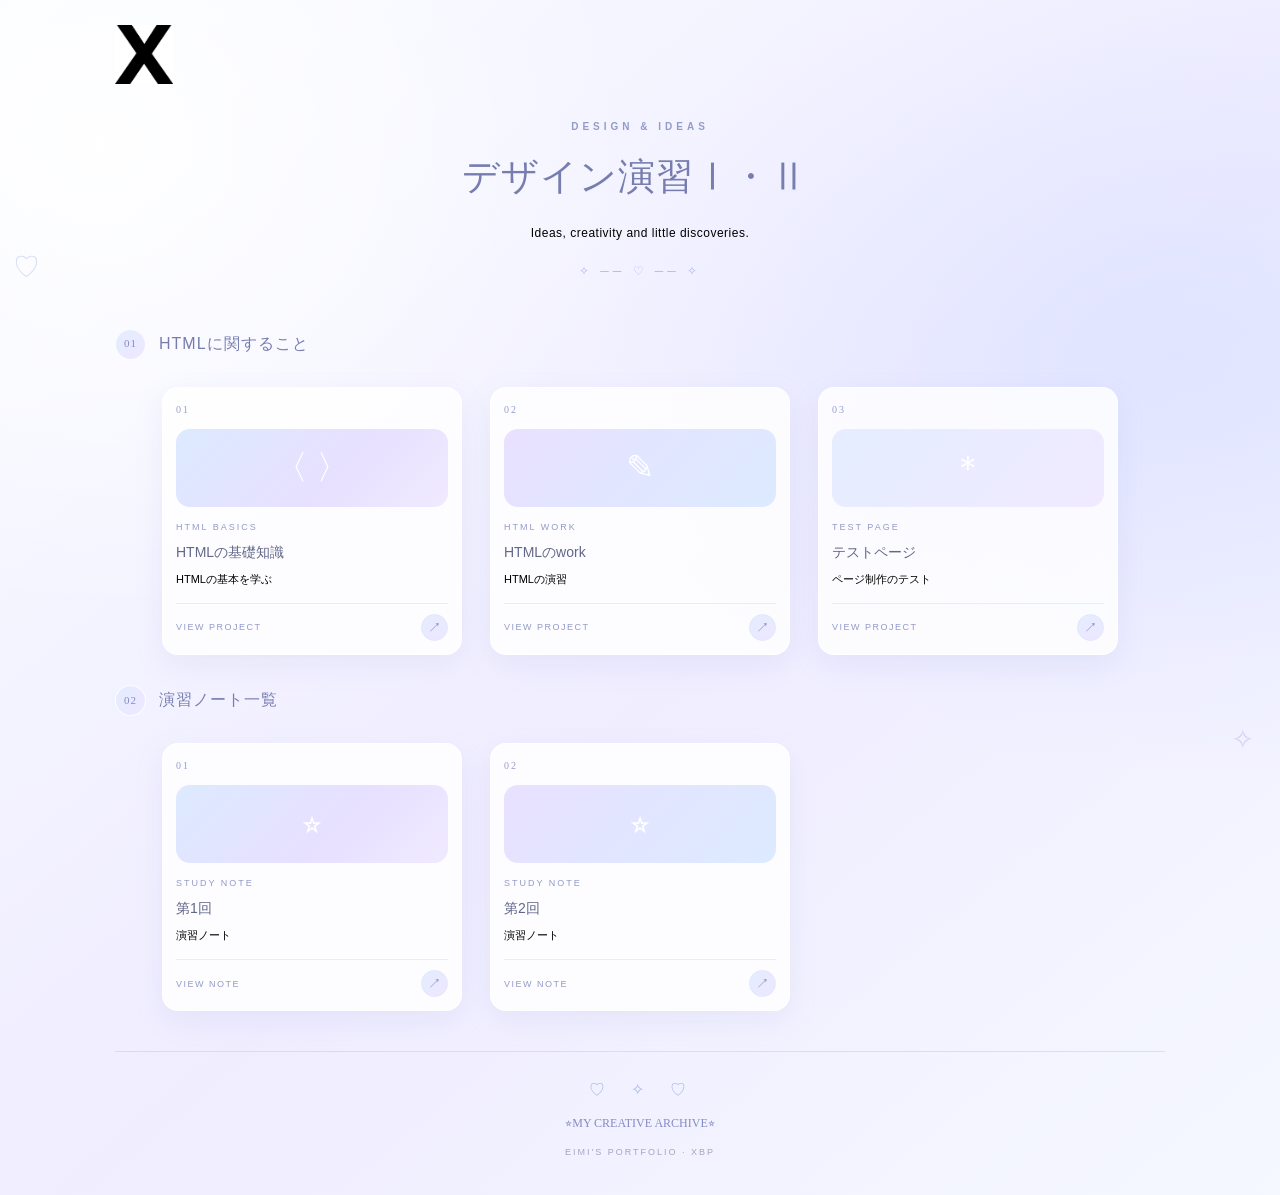
==== commit 270be992: "de12home" ====
--- a/de12/index.html
+++ b/de12/index.html
@@ -25,7 +25,7 @@
         <!-- ページタイトル -->
         <section class="page-intro">
             <p class="eyebrow">DESIGN & IDEAS</p>
-            <h1>デザイン演習Ⅰ・Ⅱ <span class="title-heart">♡</span></h1>
+            <h1>デザイン演習Ⅰ・Ⅱ <span class="title-heart"></span></h1>
             <p class="intro-text">
                 Ideas, creativity and little discoveries.
             </p>
@@ -60,7 +60,7 @@
                         <span class="card-icon">✎</span>
                         <span class="card-category">HTML WORK</span>
                         <span class="card-title">HTMLのwork</span>
-                        <span class="card-description">HTMLの演習課題</span>
+                        <span class="card-description">HTMLの演習</span>
                         <span class="card-footer">
                             <span>VIEW PROJECT</span>
                             <span class="card-arrow">↗</span>
@@ -71,7 +71,7 @@
                 <li class="work-card">
                     <a href="./test.html" target="_blank" rel="noopener noreferrer">
                         <span class="card-number">03</span>
-                        <span class="card-icon">✧</span>
+                        <span class="card-icon">＊</span>
                         <span class="card-category">TEST PAGE</span>
                         <span class="card-title">テストページ</span>
                         <span class="card-description">ページ制作のテスト</span>
@@ -95,7 +95,7 @@
                 <li class="work-card">
                     <a href="./１.html" target="_blank" rel="noopener noreferrer">
                         <span class="card-number">01</span>
-                        <span class="card-icon">♡</span>
+                        <span class="card-icon">⭐︎</span>
                         <span class="card-category">STUDY NOTE</span>
                         <span class="card-title">第1回</span>
                         <span class="card-description">演習ノート</span>
@@ -109,7 +109,7 @@
                 <li class="work-card">
                     <a href="./2.html" target="_blank" rel="noopener noreferrer">
                         <span class="card-number">02</span>
-                        <span class="card-icon">✧</span>
+                        <span class="card-icon">⭐︎</span>
                         <span class="card-category">STUDY NOTE</span>
                         <span class="card-title">第2回</span>
                         <span class="card-description">演習ノート</span>
@@ -125,7 +125,7 @@
         <!-- フッター -->
         <footer class="site-footer">
             <div class="footer-decoration">♡　✧　♡</div>
-            <p>MY CREATIVE ARCHIVE</p>
+            <p>⭐︎MY CREATIVE ARCHIVE⭐︎</p>
             <span>EIMI'S PORTFOLIO · XBP</span>
         </footer>
 
--- a/de12/css/home-girly.css
+++ b/de12/css/home-girly.css
@@ -183,8 +183,9 @@
 /* カード一覧 */
 .card-grid {
     display: grid;
-    grid-template-columns: repeat(3, minmax(0, 1fr));
-    gap: 20px;
+    grid-template-columns: repeat(3, minmax(0, 300px));
+    justify-content: center;
+    gap: 28px;
     margin: 0;
     padding: 0;
     list-style: none;
@@ -210,7 +211,7 @@
     position: relative;
     display: flex;
     flex-direction: column;
-    min-height: 270px;
+    min-height: 330px;
     height: 100%;
     padding: 17px;
     color: var(--text);
@@ -333,11 +334,12 @@
 }
 
 .notes-grid {
-    grid-template-columns: repeat(2, minmax(0, 1fr));
+    grid-template-columns: repeat(2, minmax(0, 300));
+    justify-content: center;
 }
 
 .notes-grid .work-card a {
-    min-height: 225px;
+    min-height: 330px;
 }
 
 /* フッター */
@@ -472,12 +474,31 @@
         flex-basis: 28px;
     }
 
+     
+
+    .work-card {
+        flex: 0 0 260px; /* カード幅 */
+        scroll-snap-align: start;
+    }
+
+}
+@media (max-width: 520px) {
+
     .card-grid,
     .notes-grid {
-        grid-template-columns: minmax(0, 1fr);
+        display: flex;
+        overflow-x: auto;
         gap: 12px;
-    }
-
+        padding-bottom: 10px;
+        scroll-snap-type: x mandatory;
+    }
+
+    .work-card {
+        flex: 0 0 260px; /* カード幅 */
+        scroll-snap-align: start;
+    }
+
+}
     .work-card a,
     .notes-grid .work-card a {
         min-height: 0;
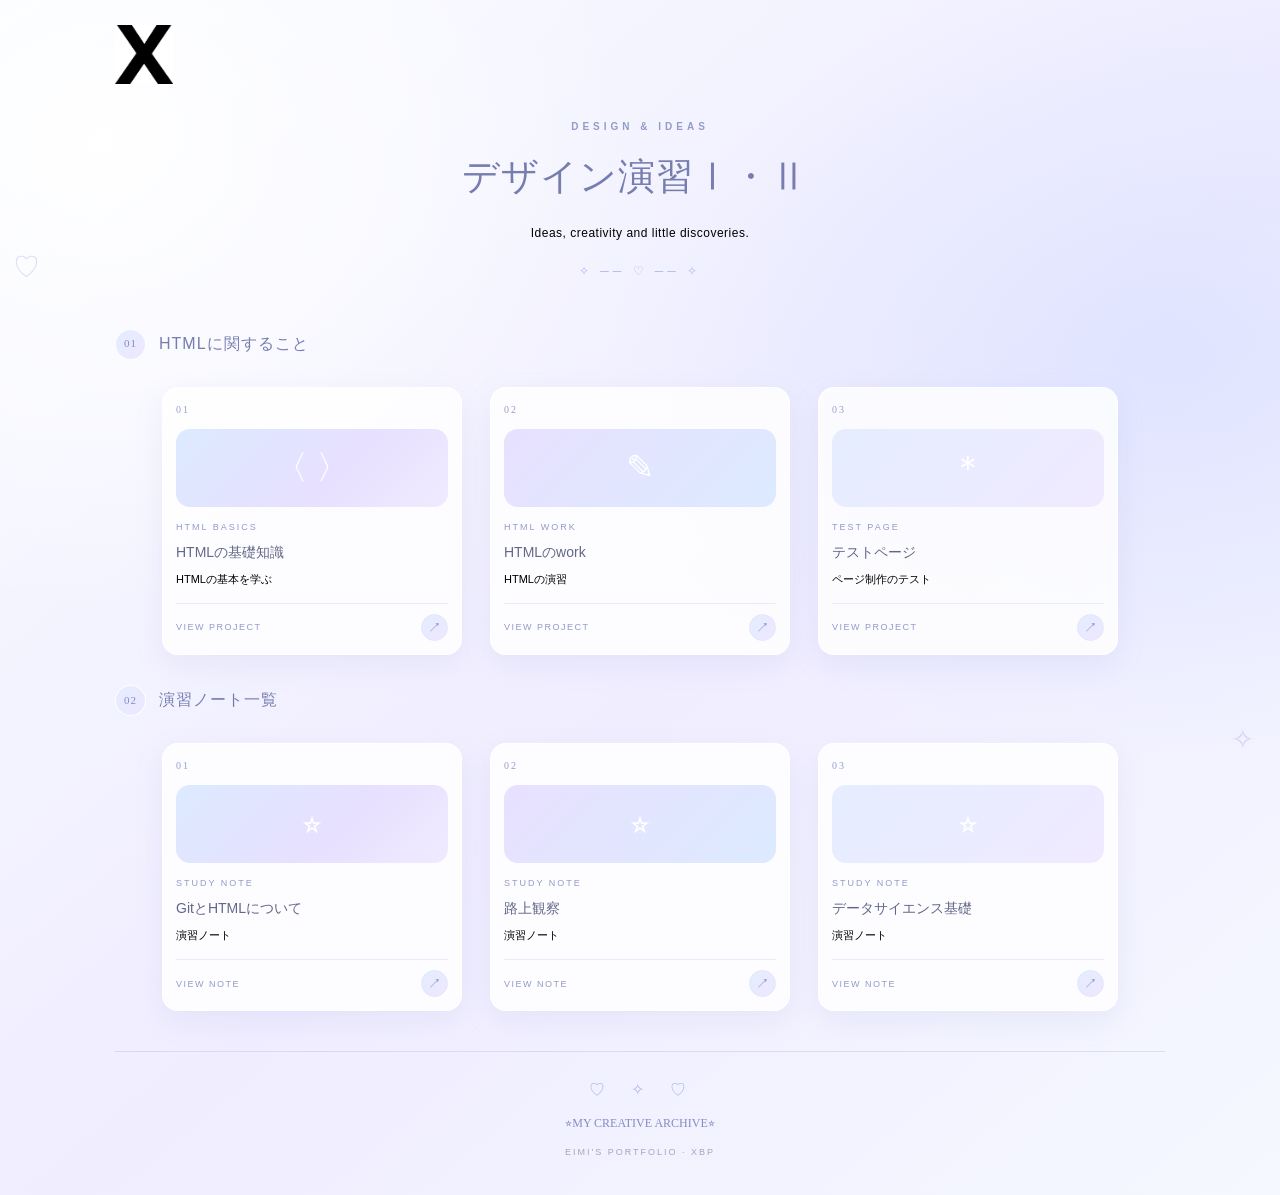
==== commit 9d97bd51: "20261110" ====
--- a/de12/index.html
+++ b/de12/index.html
@@ -97,7 +97,7 @@
                         <span class="card-number">01</span>
                         <span class="card-icon">⭐︎</span>
                         <span class="card-category">STUDY NOTE</span>
-                        <span class="card-title">第1回</span>
+                        <span class="card-title">GitとHTMLについて</span>
                         <span class="card-description">演習ノート</span>
                         <span class="card-footer">
                             <span>VIEW NOTE</span>
@@ -111,7 +111,21 @@
                         <span class="card-number">02</span>
                         <span class="card-icon">⭐︎</span>
                         <span class="card-category">STUDY NOTE</span>
-                        <span class="card-title">第2回</span>
+                        <span class="card-title">路上観察</span>
+                        <span class="card-description">演習ノート</span>
+                        <span class="card-footer">
+                            <span>VIEW NOTE</span>
+                            <span class="card-arrow">↗</span>
+                        </span>
+                    </a>
+                </li>
+
+                 <li class="work-card">
+                    <a href="./3.html" target="_blank" rel="noopener noreferrer">
+                        <span class="card-number">03</span>
+                        <span class="card-icon">⭐︎</span>
+                        <span class="card-category">STUDY NOTE</span>
+                        <span class="card-title">データサイエンス基礎</span>
                         <span class="card-description">演習ノート</span>
                         <span class="card-footer">
                             <span>VIEW NOTE</span>
--- a/de12/css/home-girly.css
+++ b/de12/css/home-girly.css
@@ -211,7 +211,7 @@
     position: relative;
     display: flex;
     flex-direction: column;
-    min-height: 330px;
+    min-height: 340px;
     height: 100%;
     padding: 17px;
     color: var(--text);
@@ -339,7 +339,7 @@
 }
 
 .notes-grid .work-card a {
-    min-height: 330px;
+    min-height: 340px;
 }
 
 /* フッター */
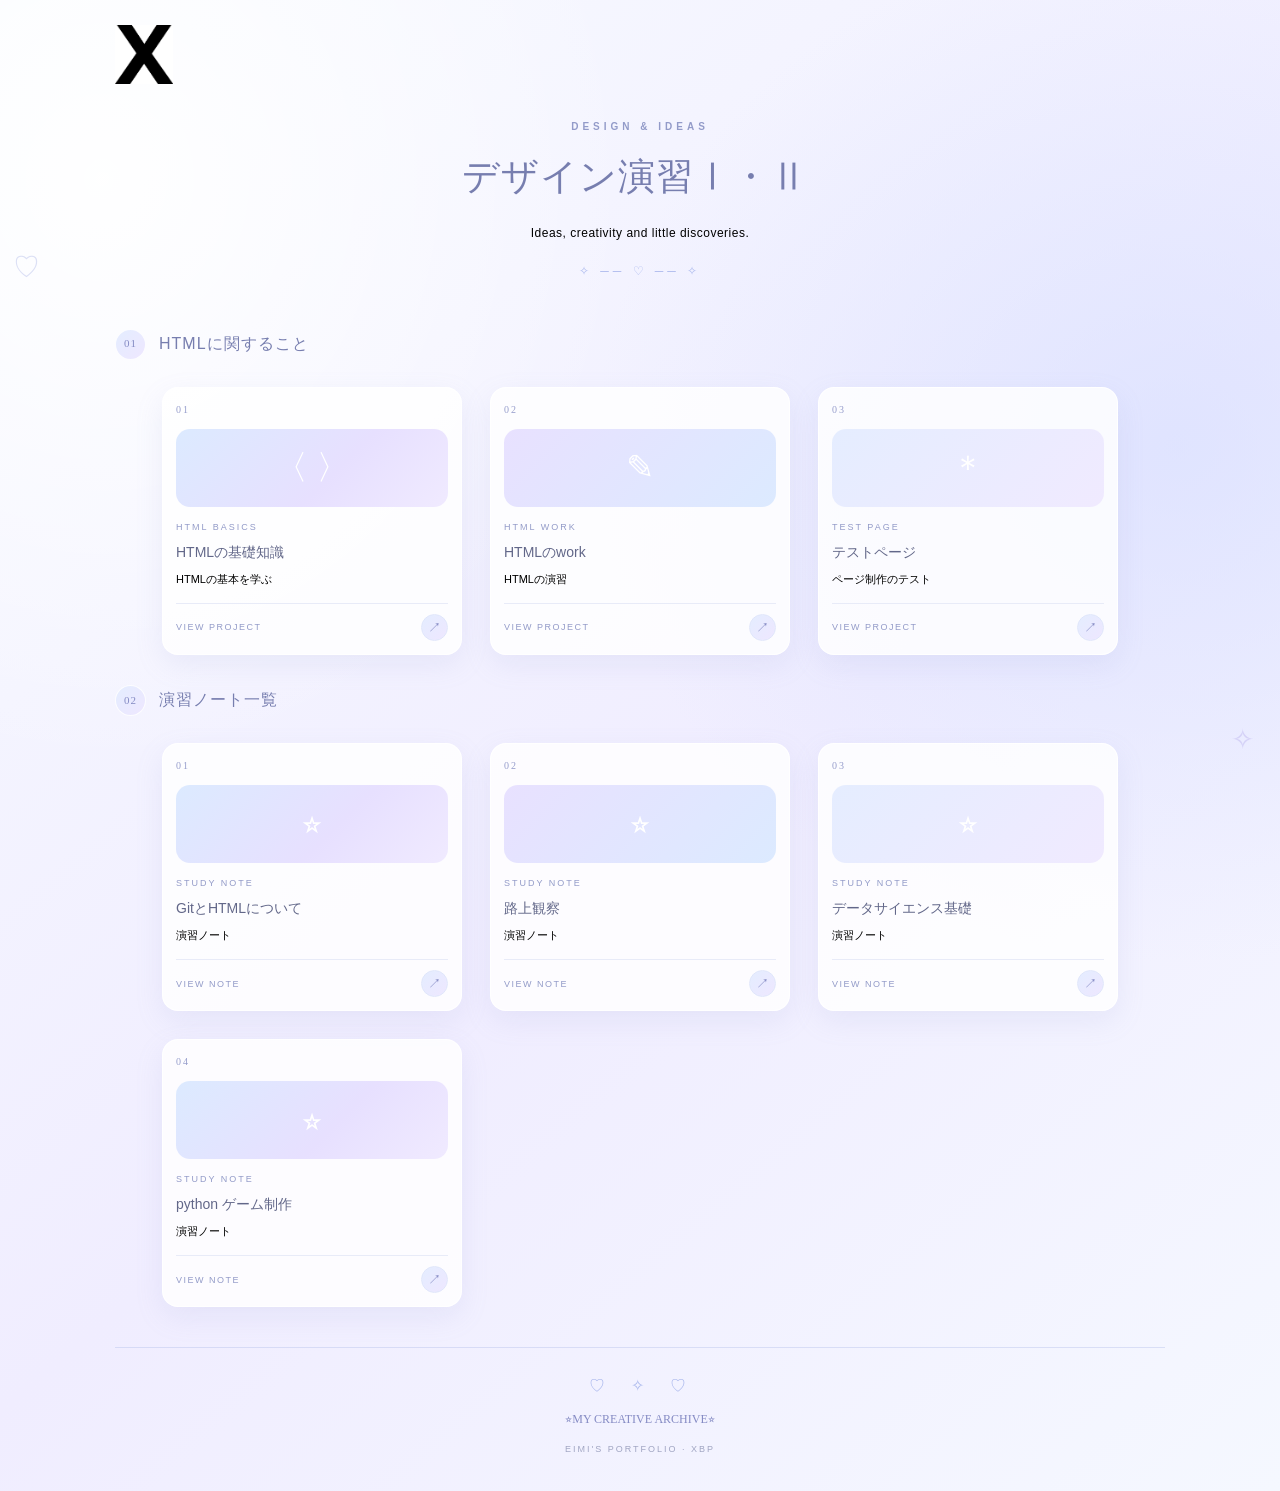
==== commit c5d03adb: "202611193" ====
--- a/de12/index.html
+++ b/de12/index.html
@@ -133,6 +133,20 @@
                         </span>
                     </a>
                 </li>
+
+                 <li class="work-card">
+                    <a href="./4.html" target="_blank" rel="noopener noreferrer">
+                        <span class="card-number">04</span>
+                        <span class="card-icon">⭐︎</span>
+                        <span class="card-category">STUDY NOTE</span>
+                        <span class="card-title">python ゲーム制作</span>
+                        <span class="card-description">演習ノート</span>
+                        <span class="card-footer">
+                            <span>VIEW NOTE</span>
+                            <span class="card-arrow">↗</span>
+                        </span>
+                    </a>
+                </li>
             </ol>
         </section>
 
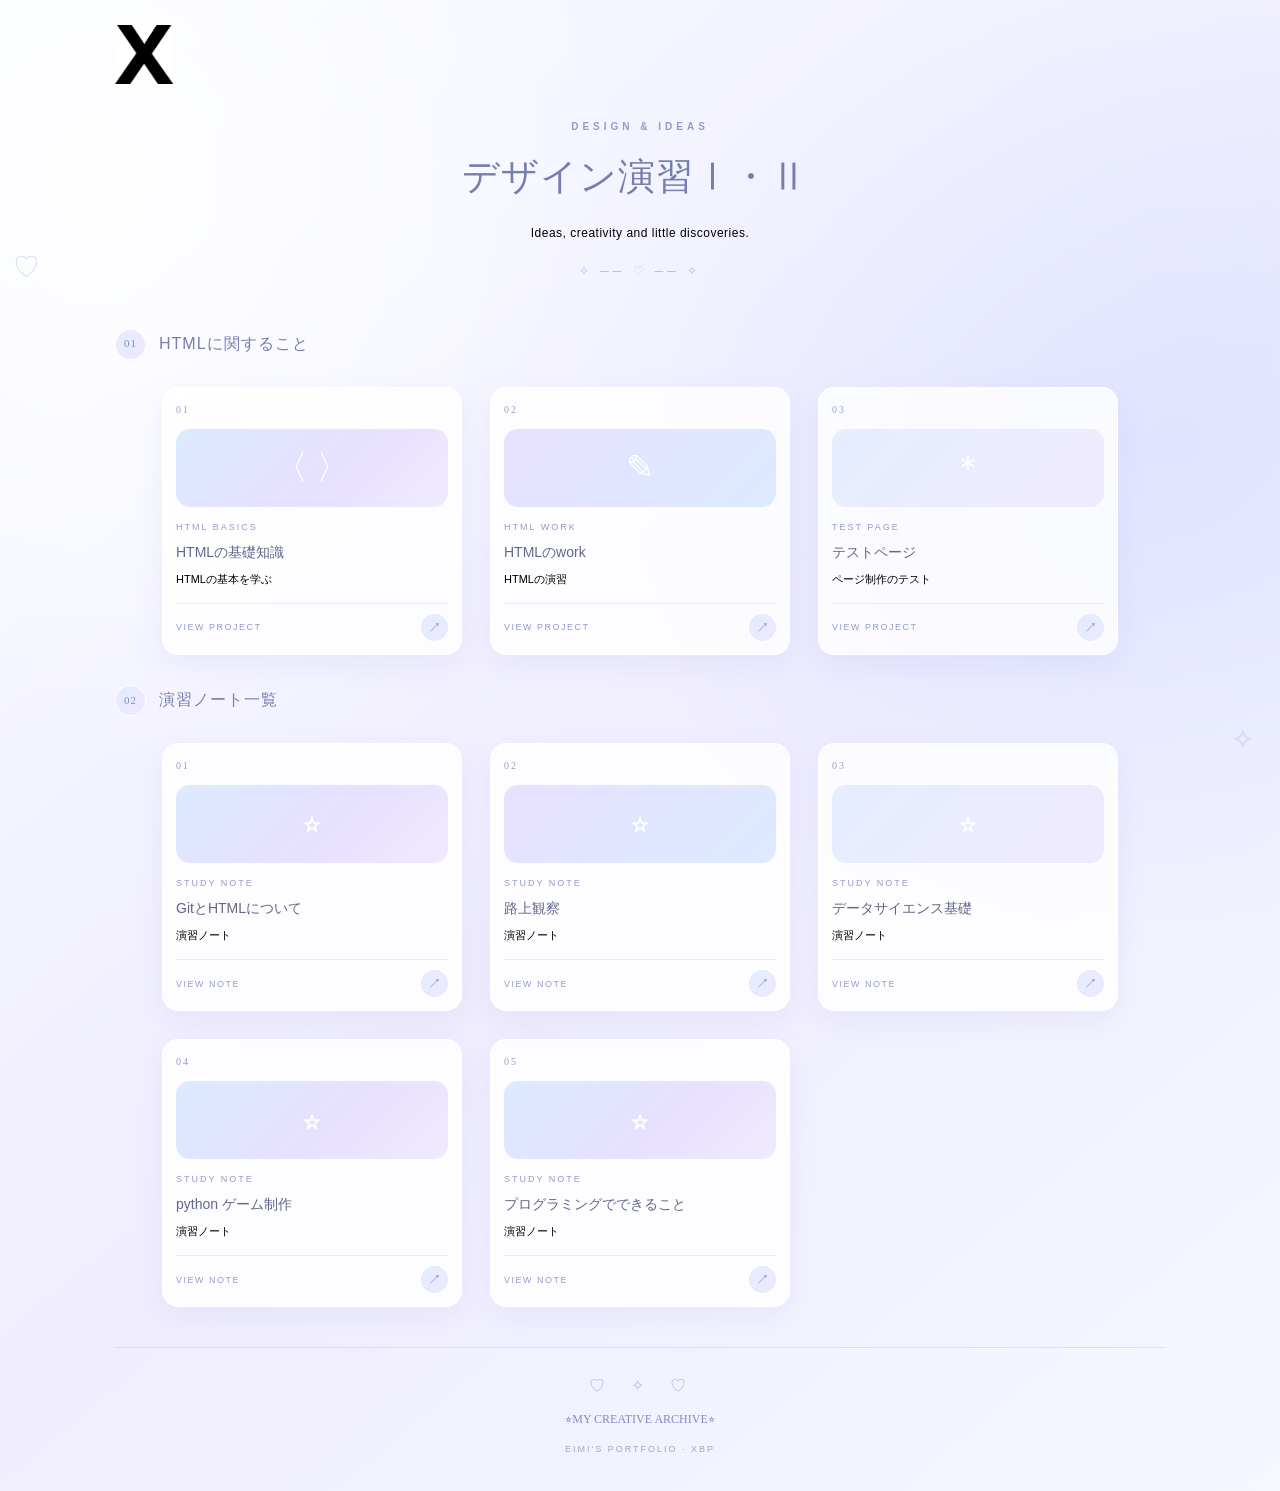
==== commit c1169ebc: "202611262" ====
--- a/de12/index.html
+++ b/de12/index.html
@@ -147,6 +147,20 @@
                         </span>
                     </a>
                 </li>
+
+                <li class="work-card">
+                    <a href="./5.html" target="_blank" rel="noopener noreferrer">
+                        <span class="card-number">05</span>
+                        <span class="card-icon">⭐︎</span>
+                        <span class="card-category">STUDY NOTE</span>
+                        <span class="card-title">プログラミングでできること</span>
+                        <span class="card-description">演習ノート</span>
+                        <span class="card-footer">
+                            <span>VIEW NOTE</span>
+                            <span class="card-arrow">↗</span>
+                        </span>
+                    </a>
+                </li>
             </ol>
         </section>
 
